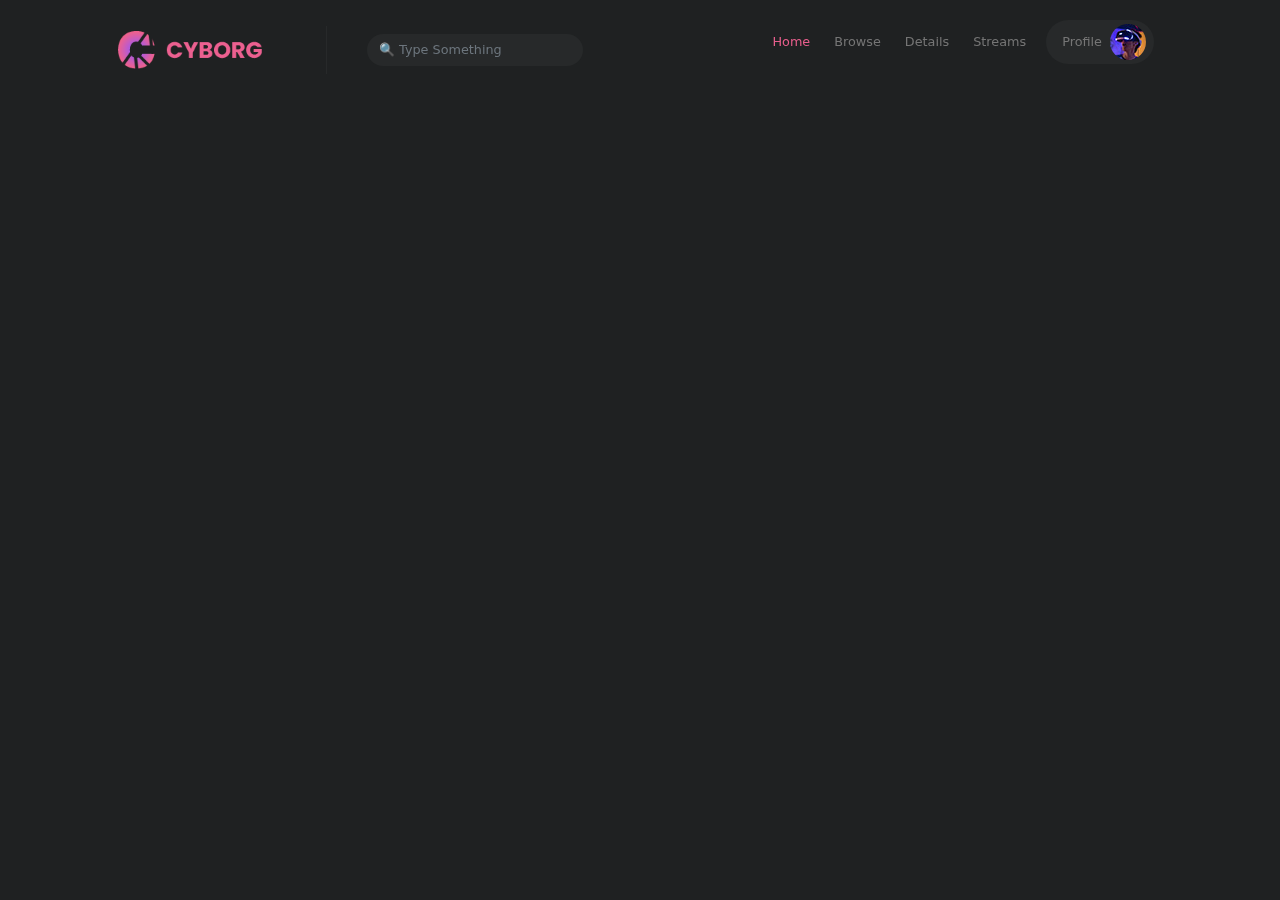
==== index.html @ 158e0729 "nav bar" ====
<!DOCTYPE html>
<html>
    <head>
        <title>Gameko</title>
        <link rel="stylesheet" href="css/all.min.css">
        <link rel="stylesheet" href="css/bootstrap.min.css">
        <link rel="stylesheet" href="css/style.css">
    </head>
    <body class="bg-full-body">
        <nav class="navbar navbar-expand-lg  py-sm-3 bg-w position-fixed w-100">
            <div class="container-lg py-sm-1 px-sm-5 pg-lg-0 ">
              <a class="navbar-brand pe-lg-3 border-fbody" href="#Home"><img src="images/logo.png" class="w-75" alt="Site Logo"></a>

              <form class="d-flex d-sm-none d-lg-block" role="search" >
                <input class="form-control me-2 ms-lg-4 bg-fbody border-0 rounded-pill w-100 fs-7" type="search" placeholder="&#x1F50D; Type Something" aria-label="Search">
              </form>

              <button class="navbar-toggler" type="button" data-bs-toggle="collapse" data-bs-target="#navbarSupportedContent" aria-controls="navbarSupportedContent" aria-expanded="false" aria-label="Toggle navigation">
                <i class="fa-solid fa-bars text-site fs-3"></i>
              </button>

              <div class="collapse navbar-collapse" id="navbarSupportedContent">
                <ul class="navbar-nav ms-auto mb-2 mb-lg-0">
                  <li class="nav-item p-1">
                    <a class="nav-link active  fs-7" aria-current="page" href="#Home">Home</a>
                  </li>
                  <li class="nav-item p-1">
                    <a class="nav-link text-fbody fs-7" href="#Browse">Browse</a>
                  </li>
                  <li class="nav-item p-1">
                    <a class="nav-link text-fbody fs-7" href="#Details">Details</a>
                  </li>
                  <li class="nav-item p-1">
                    <a class="nav-link text-fbody fs-7" href="#Streams">Streams</a>
                  </li>
                  <li class="nav-item px-2">
                    <p class="d-flex align-items-center rounded-pill bg-fbody py-1 px-2 justify-content-between">
                     <a class="nav-link text-fbody fs-7" href="#Profile">Profile</a>
                    <img src="images/profile-header.jpg" alt="profile Header" class="rounded-circle ">
                    </p>
                  </li>
                </ul>
              </div>
            </div>
        </nav>
    <body>
        <script src="js/bootstrap.bundle.min.js"></script>
    </body>
</html>
---- css/style.css ----
:root{
    --siteColor:#E75E8C;
}

.bg-full-body{
    background-color:#1F2122; 
}

.border-fbody{
    border-right:none;
}
.bg-fbody{
    background-color: #27292A;
}
.text-fbody{
    color:#757575;
}

.fs-7{
    font-size:0.8rem;
}

.text-site{
    color:var(--siteColor);
}

.navbar-nav .nav-link.active, .navbar-nav .show>.nav-link {
    color:var(--siteColor);   
}

.navbar-nav li:hover a{
    color:var(--siteColor);  
}

.bg-w{
    background-color: #fff !important;
}




@media screen and (min-width:992px){
    .border-fbody{
        border-right:1px solid #27292A
    } 
    .bg-w{
        background-color: transparent !important;
    }
    
}
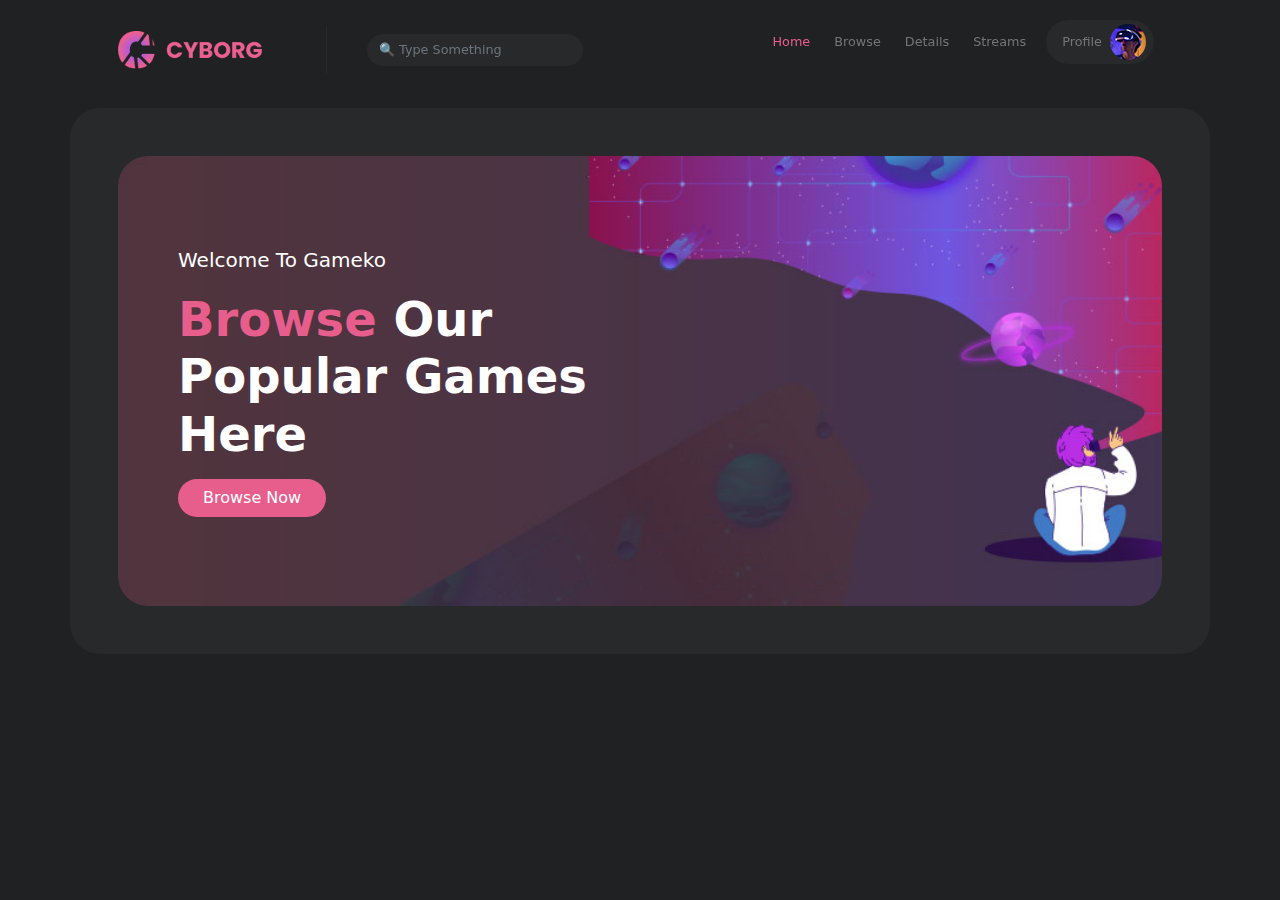
==== commit ee193e54: "Home Section" ====
--- a/index.html
+++ b/index.html
@@ -7,7 +7,7 @@
         <link rel="stylesheet" href="css/style.css">
     </head>
     <body class="bg-full-body">
-        <nav class="navbar navbar-expand-lg  py-sm-3 bg-w position-fixed w-100">
+        <nav class="navbar navbar-expand-lg py-sm-3 bg-w position-fixed w-100">
             <div class="container-lg py-sm-1 px-sm-5 pg-lg-0 ">
               <a class="navbar-brand pe-lg-3 border-fbody" href="#Home"><img src="images/logo.png" class="w-75" alt="Site Logo"></a>
 
@@ -43,6 +43,19 @@
               </div>
             </div>
         </nav>
+        <div class="parent text-white">
+         <div class="container bg-fbody p-5 rounded-medium">
+          <section id="Home" class="rounded-medium d-flex align-items-center">
+            <div class="container-lg">
+              <div class="ps-5 home-caption">
+                <p class="fw-light fs-5 text-capitalize ">Welcome to Gameko</p>
+                <h1 class="my-3 fw-bolder fs-8" ><span class="text-site">Browse</span> Our Popular Games Here</h1>
+                <button class="btn btn-site rounded-pill px-4 text-reset fw-light">Browse Now</button>
+              </div>
+            </div>
+          </section>
+         </div>
+        </div>
     <body>
         <script src="js/bootstrap.bundle.min.js"></script>
     </body>
--- a/css/style.css
+++ b/css/style.css
@@ -20,6 +20,10 @@
     font-size:0.8rem;
 }
 
+.fs-8{
+    font-size:3rem;
+}
+
 .text-site{
     color:var(--siteColor);
 }
@@ -31,20 +35,49 @@
 .navbar-nav li:hover a{
     color:var(--siteColor);  
 }
-
+.btn-site{
+    background-color: var(--siteColor);
+}
 .bg-w{
     background-color: #fff !important;
+}
+
+.rounded-medium{
+    border-radius: 30px;
+}
+
+.parent{
+    padding-top: 18vh;
+}
+
+#Home{
+    height:50vh;
+    background-image: url('../images/banner-bg.jpg');
+    background-size: cover;
+}
+
+.home-caption{
+    width:75%;
 }
 
 
 
 
+
 @media screen and (min-width:992px){
+
     .border-fbody{
         border-right:1px solid #27292A
     } 
     .bg-w{
         background-color: transparent !important;
     }
+    .parent{
+        padding-top: 12vh;
+    }
+
+    .home-caption{
+        width:50%;
+    }
     
 }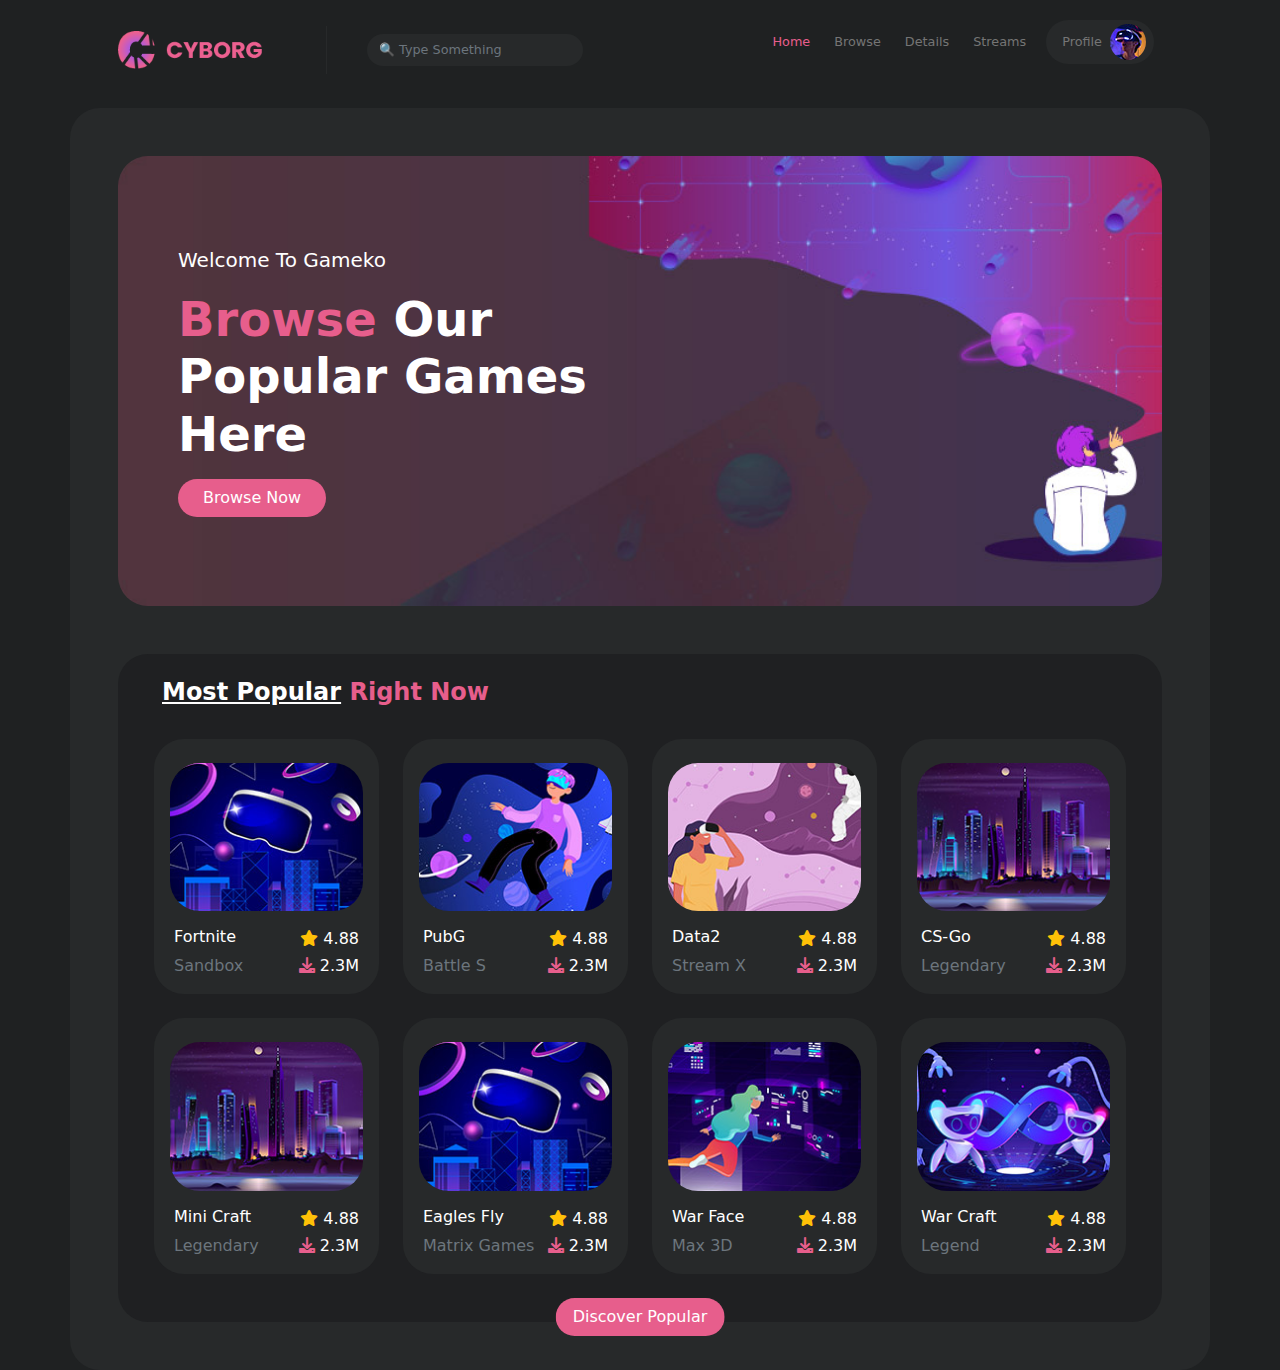
==== commit 41ee622e: "Popular Section" ====
--- a/index.html
+++ b/index.html
@@ -2,12 +2,13 @@
 <html>
     <head>
         <title>Gameko</title>
+        <meta name="viewport" content="width=device-width, initial-scale=1.0">
         <link rel="stylesheet" href="css/all.min.css">
         <link rel="stylesheet" href="css/bootstrap.min.css">
         <link rel="stylesheet" href="css/style.css">
     </head>
     <body class="bg-full-body">
-        <nav class="navbar navbar-expand-lg py-sm-3 bg-w position-fixed w-100">
+        <nav class="navbar navbar-expand-lg py-sm-3 bg-w position-absolute w-100">
             <div class="container-lg py-sm-1 px-sm-5 pg-lg-0 ">
               <a class="navbar-brand pe-lg-3 border-fbody" href="#Home"><img src="images/logo.png" class="w-75" alt="Site Logo"></a>
 
@@ -45,7 +46,7 @@
         </nav>
         <div class="parent text-white">
          <div class="container bg-fbody p-5 rounded-medium">
-          <section id="Home" class="rounded-medium d-flex align-items-center">
+          <section id="Home" class="rounded-medium d-flex align-items-center mb-5">
             <div class="container-lg">
               <div class="ps-5 home-caption">
                 <p class="fw-light fs-5 text-capitalize ">Welcome to Gameko</p>
@@ -54,6 +55,134 @@
               </div>
             </div>
           </section>
+          <section class="Popular bg-popular rounded-medium p-4 position-relative">
+            <div class="container-lg">
+              <h4 class=" fw-bolder ps-2"><span class="text-capitalize text-decoration-underline">most popular</span><span class="text-site text-capitalize"> right now</span></h4>
+              <div class="row py-4 gy-4">
+                <div class="col-lg-3 col-sm-6">
+                  <div class="bg-fbody px-3 pt-4  rounded-medium">
+                    <img src="images/popular-01.jpg" alt="popular1" class="w-100 rounded-medium">
+                    <div class="pt-3 px-1">
+                      <div class="d-flex justify-content-between">
+                        <h6>Fortnite</h6>
+                        <span><i class="fa-solid fa-star text-warning"></i> 4.88</span>
+                     </div>
+                     <div class="d-flex justify-content-between">
+                        <p class="fw-lighter text-secondary">Sandbox</p>
+                        <span><i class="fa-solid fa-download text-site"></i> 2.3M</span>
+                     </div>
+                    </div>
+                  </div>
+                </div>
+                <div class="col-lg-3 col-sm-6">
+                 <div class="bg-fbody px-3 pt-4  rounded-medium">
+                  <img src="images/popular-02.jpg" alt="popular2" class="w-100 rounded-medium">
+                  <div class="pt-3 px-1">
+                    <div class="d-flex justify-content-between">
+                      <h6>PubG</h6>
+                      <span><i class="fa-solid fa-star text-warning"></i> 4.88</span>
+                   </div>
+                   <div class="d-flex justify-content-between">
+                      <p class="fw-lighter text-secondary">Battle S</p>
+                      <span><i class="fa-solid fa-download text-site"></i> 2.3M</span>
+                   </div>
+                  </div>
+                 </div>
+              </div>
+              <div class="col-lg-3  col-sm-6">
+                 <div class="bg-fbody px-3 pt-4  rounded-medium">
+                  <img src="images/popular-03.jpg" alt="popular3" class="w-100 rounded-medium">
+                  <div class="pt-3 px-1">
+                    <div class="d-flex justify-content-between">
+                      <h6>Data2</h6>
+                      <span><i class="fa-solid fa-star text-warning"></i> 4.88</span>
+                   </div>
+                   <div class="d-flex justify-content-between">
+                      <p class="fw-lighter text-secondary">Stream X</p>
+                      <span><i class="fa-solid fa-download text-site"></i> 2.3M</span>
+                   </div>
+                  </div>
+                 </div>
+             </div>
+             <div class="col-lg-3  col-sm-6">
+               <div class="bg-fbody px-3 pt-4  rounded-medium">
+                <img src="images/popular-04.jpg" alt="popular4" class="w-100 rounded-medium">
+                <div class="pt-3 px-1">
+                  <div class="d-flex justify-content-between">
+                    <h6>CS-Go</h6>
+                    <span><i class="fa-solid fa-star text-warning"></i> 4.88</span>
+                 </div>
+                 <div class="d-flex justify-content-between">
+                    <p class="fw-lighter text-secondary">Legendary</p>
+                    <span><i class="fa-solid fa-download text-site"></i> 2.3M</span>
+                 </div>
+                </div>
+               </div>
+             </div>
+             <div class="col-sm-6  col-lg-3">
+              <div class="bg-fbody px-3 pt-4  rounded-medium">
+               <img src="images/popular-04.jpg" alt="popular5" class="w-100 rounded-medium">
+               <div class="pt-3 px-1">
+                 <div class="d-flex justify-content-between">
+                   <h6>Mini Craft</h6>
+                   <span><i class="fa-solid fa-star text-warning"></i> 4.88</span>
+                </div>
+                <div class="d-flex justify-content-between">
+                   <p class="fw-lighter text-secondary">Legendary</p>
+                   <span><i class="fa-solid fa-download text-site"></i> 2.3M</span>
+                </div>
+               </div>
+              </div>
+            </div>
+            <div class="col-sm-6  col-lg-3">
+              <div class="bg-fbody px-3 pt-4  rounded-medium">
+               <img src="images/popular-01.jpg" alt="popular6" class="w-100 rounded-medium">
+               <div class="pt-3 px-1">
+                 <div class="d-flex justify-content-between">
+                   <h6>Eagles Fly</h6>
+                   <span><i class="fa-solid fa-star text-warning"></i> 4.88</span>
+                </div>
+                <div class="d-flex justify-content-between">
+                   <p class="fw-lighter text-secondary">Matrix Games</p>
+                   <span><i class="fa-solid fa-download text-site"></i> 2.3M</span>
+                </div>
+               </div>
+              </div>
+            </div>
+            <div class="col-sm-6  col-lg-3">
+              <div class="bg-fbody px-3 pt-4  rounded-medium">
+               <img src="images/popular-07.jpg" alt="popular7" class="w-100 rounded-medium">
+               <div class="pt-3 px-1">
+                 <div class="d-flex justify-content-between">
+                   <h6>War Face</h6>
+                   <span><i class="fa-solid fa-star text-warning"></i> 4.88</span>
+                </div>
+                <div class="d-flex justify-content-between">
+                   <p class="fw-lighter text-secondary">Max 3D</p>
+                   <span><i class="fa-solid fa-download text-site"></i> 2.3M</span>
+                </div>
+               </div>
+              </div>
+            </div>
+            <div class="col-sm-6  col-lg-3">
+              <div class="bg-fbody px-3 pt-4  rounded-medium">
+               <img src="images/popular-08.jpg" alt="popular8" class="w-100 rounded-medium">
+               <div class="pt-3 px-1">
+                 <div class="d-flex justify-content-between">
+                   <h6>War Craft</h6>
+                   <span><i class="fa-solid fa-star text-warning"></i> 4.88</span>
+                </div>
+                <div class="d-flex justify-content-between">
+                   <p class="fw-lighter text-secondary">Legend</p>
+                   <span><i class="fa-solid fa-download text-site"></i> 2.3M</span>
+                </div>
+               </div>
+              </div>
+            </div>
+              </div>
+            </div>
+            <a href="browse.html" class="btn btn-site text-white position-absolute rounded-pill px-3 fw-light start-50 popularButton ">Discover Popular</a>
+           </section>
          </div>
         </div>
     <body>
--- a/css/style.css
+++ b/css/style.css
@@ -15,7 +15,9 @@
 .text-fbody{
     color:#757575;
 }
-
+.bg-popular{
+    background-color: #1F2022;
+}
 .fs-7{
     font-size:0.8rem;
 }
@@ -60,9 +62,12 @@
     width:75%;
 }
 
+/* popular Section */
+.popularButton{
+    transform: translateX(-50%);
+}
 
-
-
+/* popular Section */
 
 @media screen and (min-width:992px){
 
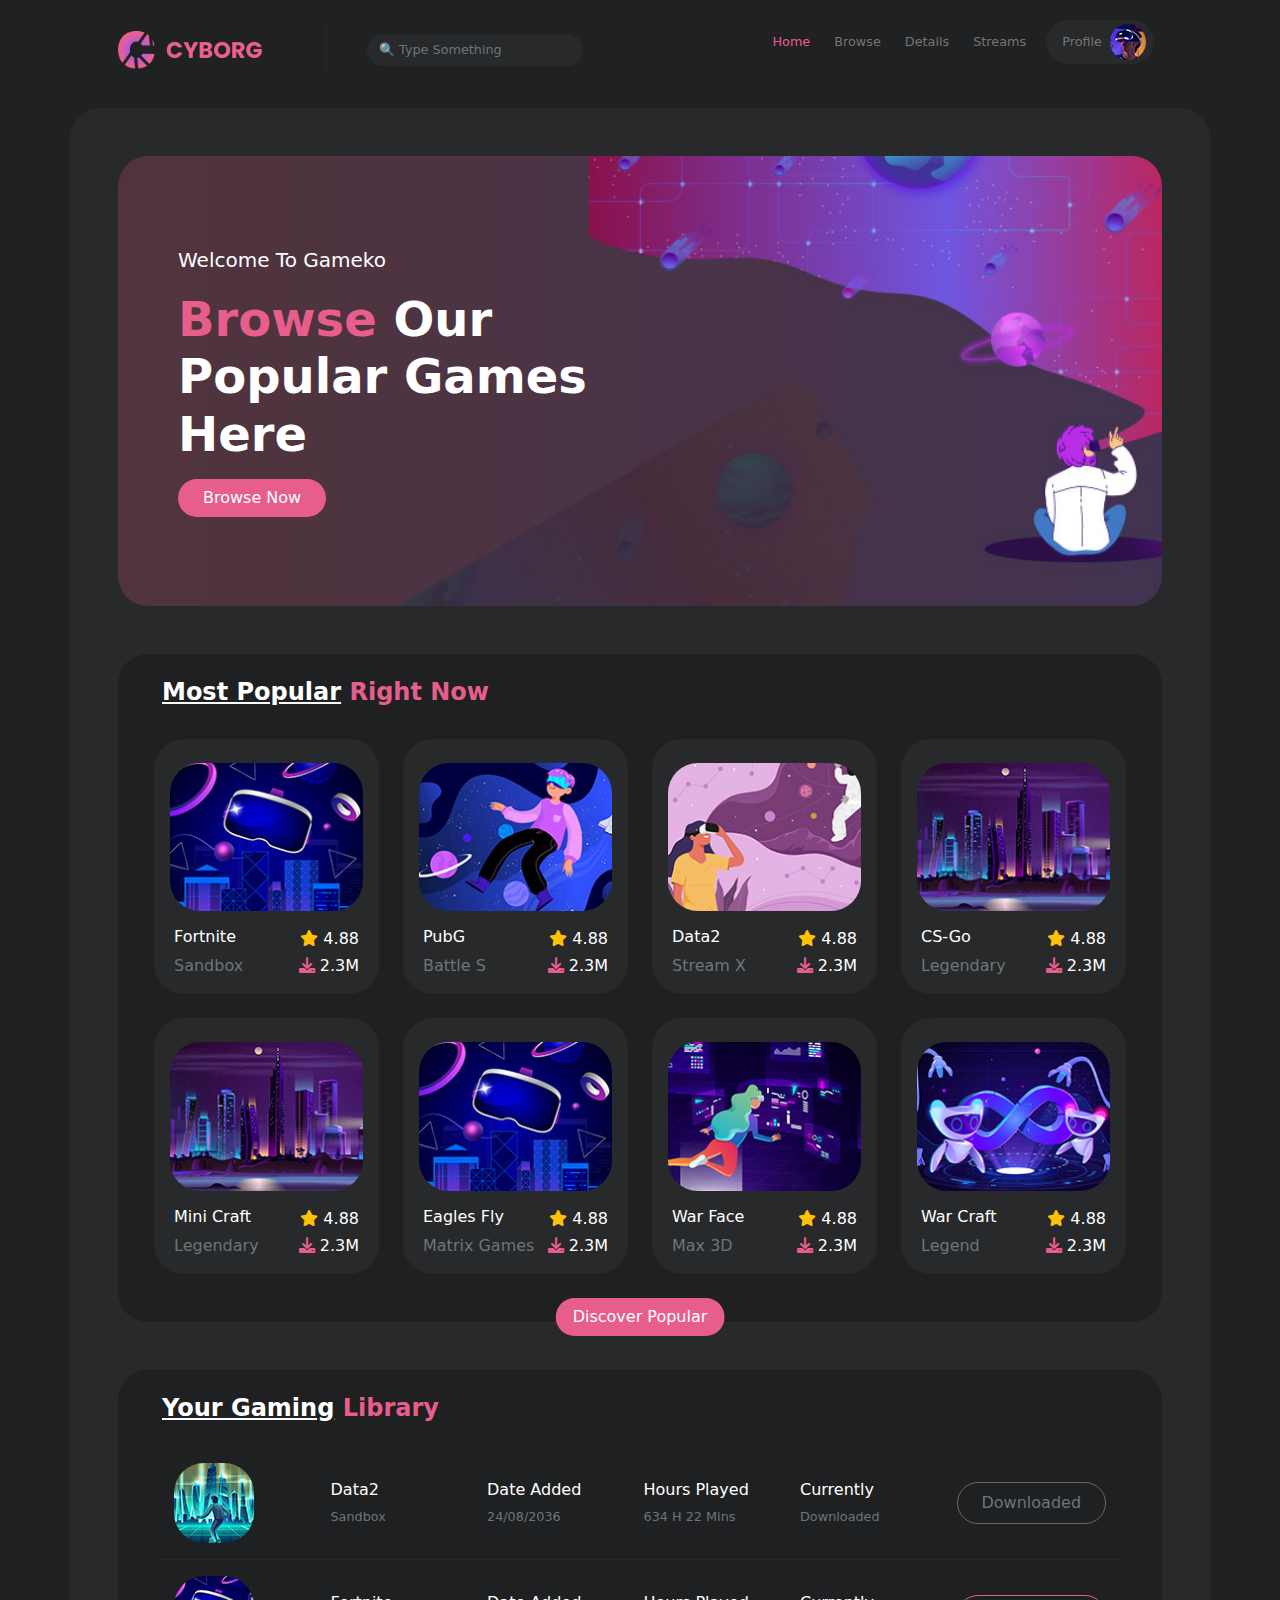
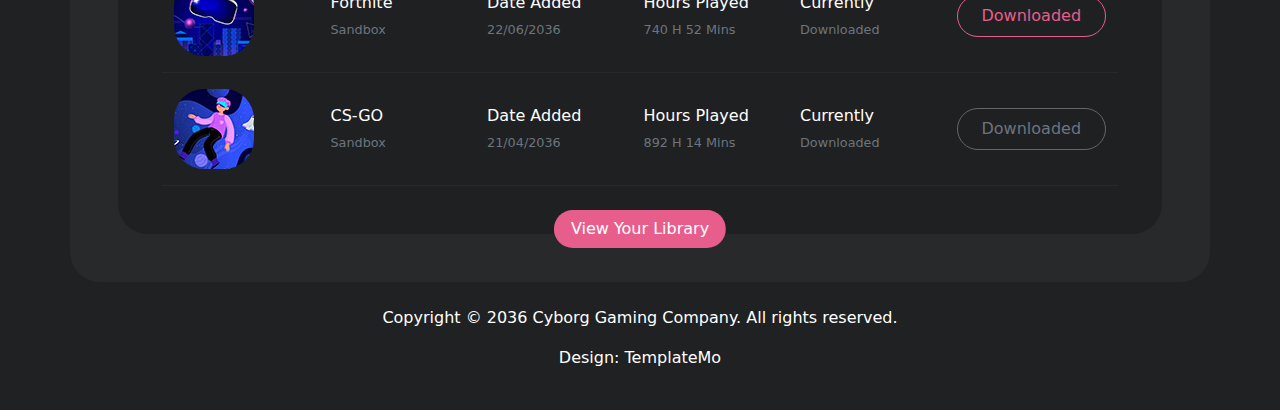
==== commit f8d725ae: "Game library Section and end of index page" ====
--- a/index.html
+++ b/index.html
@@ -44,8 +44,8 @@
               </div>
             </div>
         </nav>
-        <div class="parent text-white">
-         <div class="container bg-fbody p-5 rounded-medium">
+        <div class="parent text-white m-3 m-sm-0">
+         <div class="container  bg-fbody py-5 px-sm-3 px-md-5  rounded-medium">
           <section id="Home" class="rounded-medium d-flex align-items-center mb-5">
             <div class="container-lg">
               <div class="ps-5 home-caption">
@@ -55,7 +55,8 @@
               </div>
             </div>
           </section>
-          <section class="Popular bg-popular rounded-medium p-4 position-relative">
+
+          <section class="Popular bg-popular rounded-medium p-4 position-relative mb-5">
             <div class="container-lg">
               <h4 class=" fw-bolder ps-2"><span class="text-capitalize text-decoration-underline">most popular</span><span class="text-site text-capitalize"> right now</span></h4>
               <div class="row py-4 gy-4">
@@ -181,10 +182,94 @@
             </div>
               </div>
             </div>
-            <a href="browse.html" class="btn btn-site text-white position-absolute rounded-pill px-3 fw-light start-50 popularButton ">Discover Popular</a>
+            <a href="browse.html" class="btn btn-site text-white position-absolute rounded-pill  px-1 px-sm-3 fw-light start-50 popularButton ">Discover Popular</a>
            </section>
+
+          <section class="Game bg-popular rounded-medium py-4 px-sm-2 px-md-4 position-relative">
+            <div class="container-lg">
+              <h4 class=" fw-bolder ps-2 mb-4"><span class="text-capitalize text-decoration-underline">your gaming</span><span class="text-site text-capitalize"> library</span></h4>
+              <div class="row py-3 border-game  mx-sm-2  align-items-center gy-3 text-center text-md-start">
+                <div class="col-md-6 col-lg">
+                  <img src="images/game-01.jpg" alt="game1" class="rounded-medium">
+                </div>
+                <div class="col-6 col-lg">
+                    <h6>Data2</h6>
+                    <p class="fw-lighter text-secondary mb-0 fs-7">Sandbox</p>
+                </div>
+                <div class="col-6 col-lg">
+                  <h6  >Date Added</h6>
+                  <p class="fw-lighter text-secondary mb-0 fs-7">24/08/2036</p>
+                </div>
+                <div class="col-6 col-lg">
+                  <h6 >Hours Played</h6>
+                  <p class="fw-lighter text-secondary mb-0 fs-7">634 H 22 Mins</p>
+                </div>
+                <div class="col-6 col-lg">
+                  <h6 >Currently</h6>
+                  <p class="fw-lighter text-secondary mb-0 fs-7">Downloaded</p>
+                </div>
+                <div class="col-md-6 col-lg">
+                       <button class="btn rounded-pill border-btn text-secondary px-4 fw-lighter py-2">Downloaded</button>
+                </div> 
+              </div>
+              <div class="row py-3 border-game  mx-sm-2  align-items-center gy-3 text-center text-md-start">
+                <div class="col-md-6 col-lg">
+                  <img src="images/game-02.jpg" alt="game2" class="rounded-medium">
+                </div>
+                <div class="col-6 col-lg ">
+                    <h6>Fortnite</h6>
+                    <p class="fw-lighter text-secondary mb-0 fs-7">Sandbox</p>
+                </div>
+                <div class="col-6 col-lg">
+                  <h6>Date Added</h6>
+                  <p class="fw-lighter text-secondary mb-0 fs-7">22/06/2036</p>
+                </div>
+                <div class="col-6 col-lg">
+                  <h6>Hours Played</h6>
+                  <p class="fw-lighter text-secondary mb-0 fs-7">740 H 52 Mins</p>
+                </div>
+                <div class="col-6 col-lg">
+                  <h6>Currently</h6>
+                  <p class="fw-lighter text-secondary mb-0 fs-7">Downloaded</p>
+                </div>
+                <div class="col-md-6 col-lg">
+                       <button class="btn rounded-pill border-dowunload text-site px-4 fw-lighter py-2 btn-download">Downloaded</button>
+                </div> 
+              </div>
+              <div class="row py-3 border-game mx-sm-2 align-items-center gy-3 text-center text-md-start mb-4">
+                <div class="col-md-6 col-lg">
+                  <img src="images/game-03.jpg" alt="game3" class="rounded-medium">
+                </div>
+                <div class="col-6 col-lg ">
+                    <h6>CS-GO</h6>
+                    <p class="fw-lighter text-secondary mb-0 fs-7">Sandbox</p>
+                </div>
+                <div class="col-6 col-lg">
+                  <h6>Date Added</h6>
+                  <p class="fw-lighter text-secondary mb-0 fs-7">21/04/2036</p>
+                </div>
+                <div class="col-6 col-lg">
+                  <h6>Hours Played</h6>
+                  <p class="fw-lighter text-secondary mb-0 fs-7">892 H 14 Mins</p>
+                </div>
+                <div class="col-6 col-lg">
+                  <h6>Currently</h6>
+                  <p class="fw-lighter text-secondary mb-0 fs-7">Downloaded</p>
+                </div>
+                <div class="col-md-6 col-lg">
+                       <button class="btn rounded-pill border-btn text-secondary px-4 fw-lighter py-2">Downloaded</button>
+                </div> 
+              </div>
+            </div>
+            <a href="profile.html" class="btn btn-site text-white position-absolute rounded-pill  px-1 px-sm-3 fw-light start-50 popularButton btn-library">View Your Library</a>
+          </section>
          </div>
         </div>
+        
+        <footer class="text-white text-center fw-lighter p-4 mb-0">
+          <p >Copyright © 2036 Cyborg Gaming Company. All rights reserved.</p>
+          <p>Design: TemplateMo</p>
+        </footer>
     <body>
         <script src="js/bootstrap.bundle.min.js"></script>
     </body>
--- a/css/style.css
+++ b/css/style.css
@@ -1,5 +1,6 @@
 :root{
     --siteColor:#E75E8C;
+    --borderColor:#27292A;
 }
 
 .bg-full-body{
@@ -9,8 +10,18 @@
 .border-fbody{
     border-right:none;
 }
+.border-btn{
+    border:1px solid #666666;
+}
+
+.border-game {
+    border-bottom:.5px solid  var(--borderColor);
+}
+.border-dowunload {
+    border:1px solid  var(--siteColor);
+}
 .bg-fbody{
-    background-color: #27292A;
+    background-color: var(--borderColor);
 }
 .text-fbody{
     color:#757575;
@@ -69,6 +80,19 @@
 
 /* popular Section */
 
+.btn-download:hover,.btn-library:hover{
+    background-color: #fff;
+    color:var(--siteColor) !important;
+    border-color: #fff;
+}
+
+
+
+@media screen and (min-width:576px) {
+    .h6size{
+        font-size:1rem
+    }
+}
 @media screen and (min-width:992px){
 
     .border-fbody{
